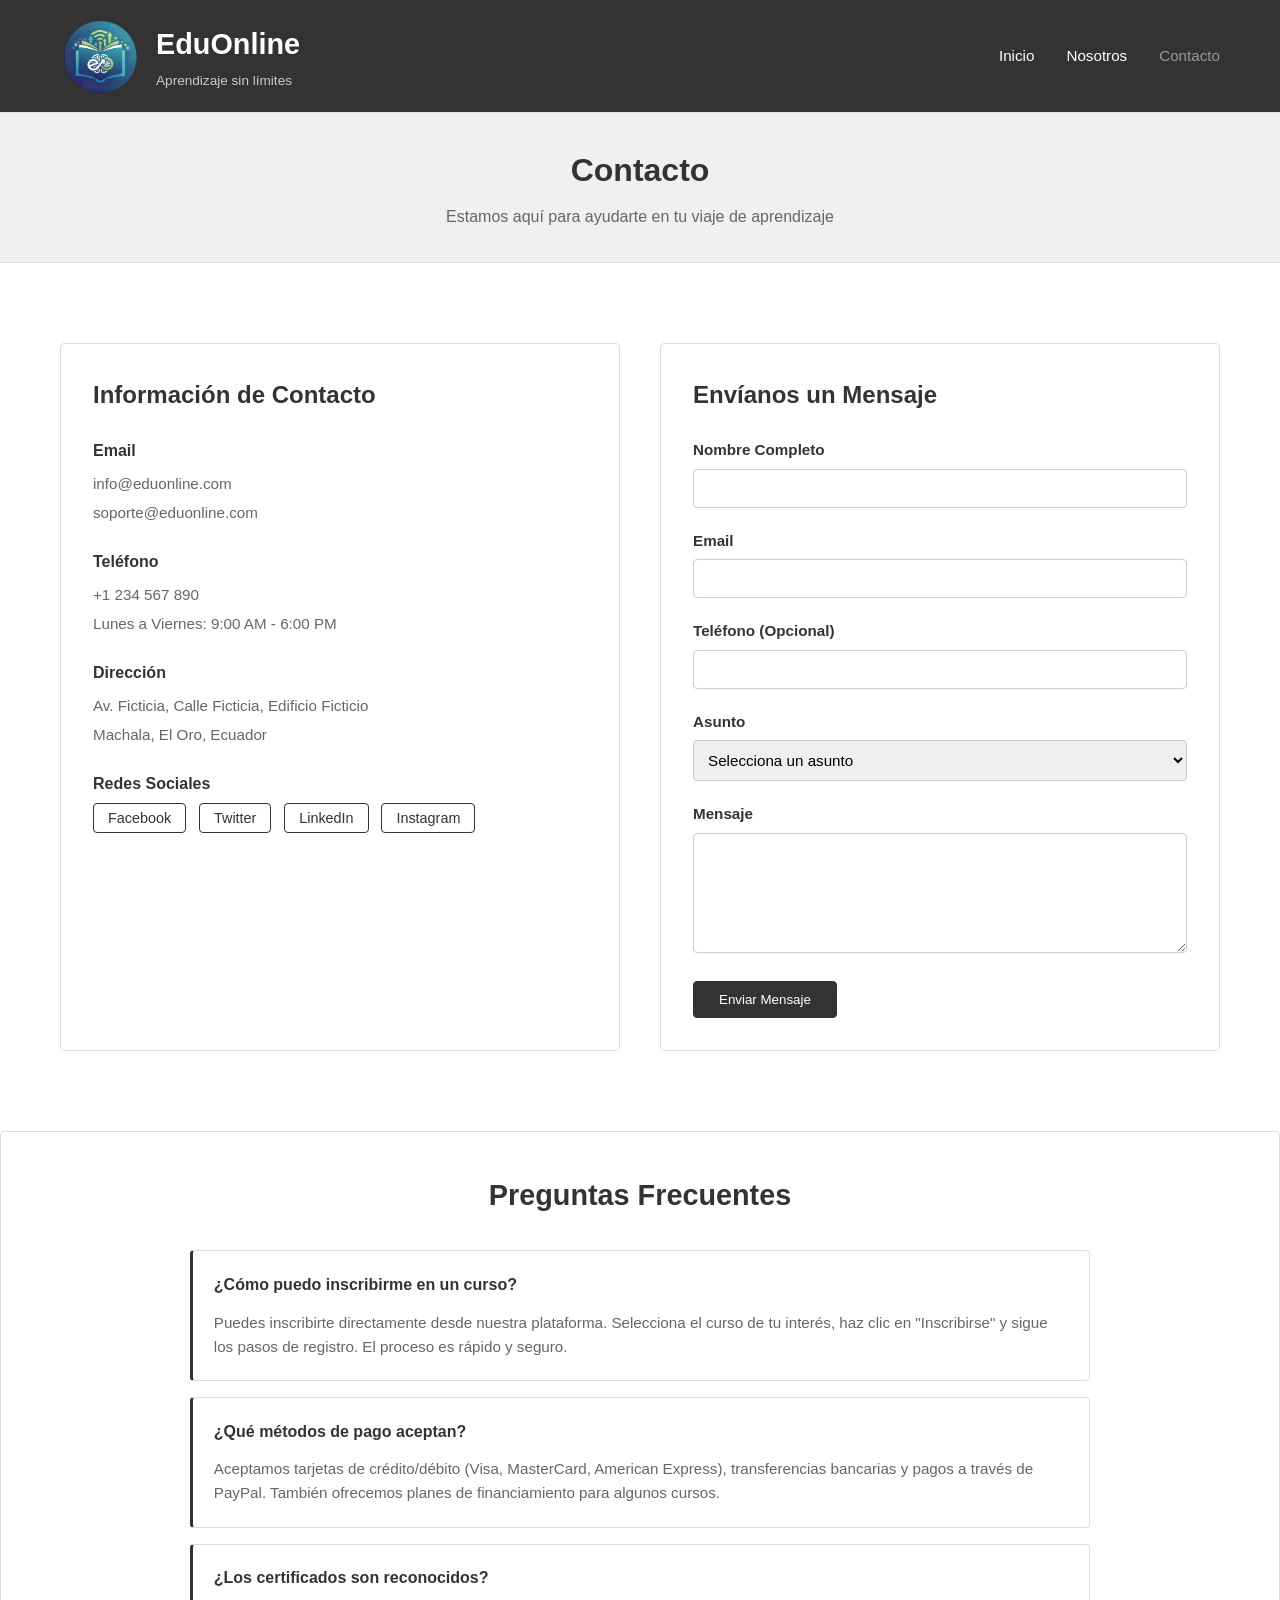
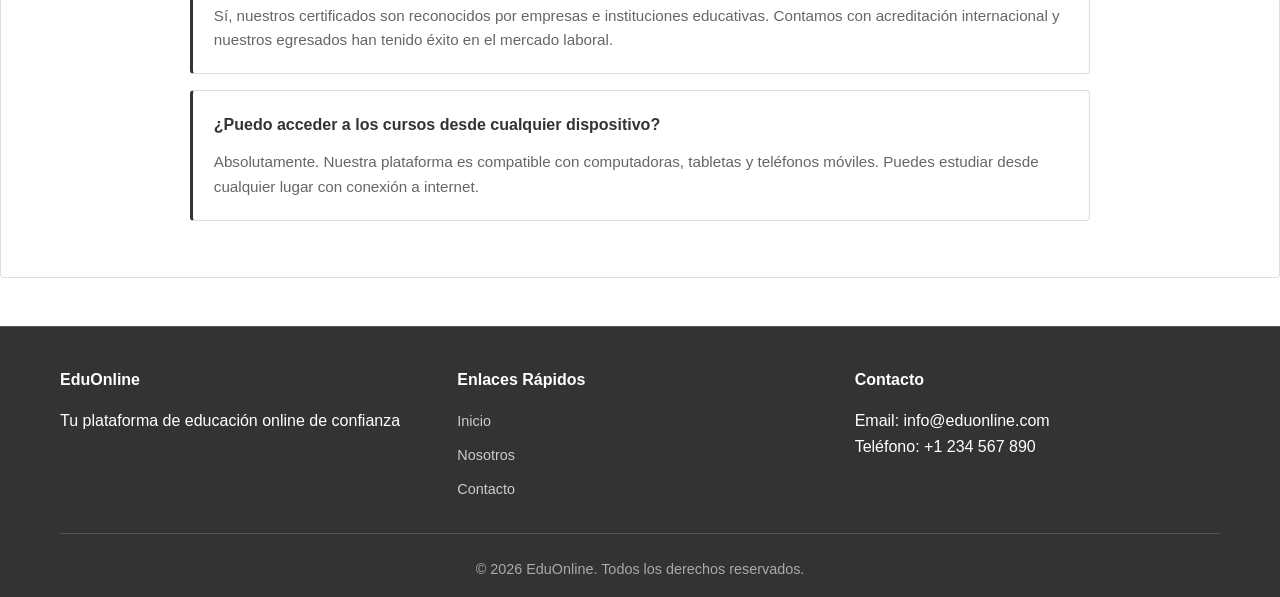
==== contacto.html @ 6c447ed9 "Primer commit del proyecto final" ====
<!DOCTYPE html>
<html lang="es">
    <head>
        <meta charset="UTF-8">
        <meta name="viewport" content="width=device-width, initial-scale=1.0">
        <title>Contacto - EduOnline</title>
        <link rel="icon" href="images/logo.png" type="image/png">
        <link rel="stylesheet" href="css/style.css">
    </head>
    <body>
        <header>
            <div class="container">
                <div class="logo">
                    <a href="index.html" class="title-logo">
                        <img src="images/logo.png" alt="Logo EduOnline"
                            class="logo-img">
                        <div class="logo-text">
                            <h1>EduOnline</h1>
                            <p>Aprendizaje sin límites</p>
                        </div>
                    </a>
                </div>
                <nav>
                    <ul>
                        <li><a href="index.html">Inicio</a></li>
                        <li><a href="nosotros.html">Nosotros</a></li>
                        <li><a href="contacto.html"
                                class="active">Contacto</a></li>
                    </ul>
                </nav>
            </div>
        </header>

        <main>
            <section class="page-hero">
                <div class="container">
                    <h2>Contacto</h2>
                    <p>Estamos aquí para ayudarte en tu viaje de aprendizaje</p>
                </div>
            </section>

            <section class="contact-content">
                <div class="container">
                    <div class="contact-grid">
                        <article class="contact-info">
                            <h2>Información de Contacto</h2>
                            <div class="contact-item">
                                <h3>Email</h3>
                                <p>info@eduonline.com</p>
                                <p>soporte@eduonline.com</p>
                            </div>
                            <div class="contact-item">
                                <h3>Teléfono</h3>
                                <p>+1 234 567 890</p>
                                <p>Lunes a Viernes: 9:00 AM - 6:00 PM</p>
                            </div>
                            <div class="contact-item">
                                <h3>Dirección</h3>
                                <p>Av. Ficticia, Calle Ficticia, Edificio Ficticio</p>
                                <p>Machala, El Oro, Ecuador</p>
                            </div>
                            <div class="contact-item">
                                <h3>Redes Sociales</h3>
                                <ul class="social-links">
                                    <li><a href="#">Facebook</a></li>
                                    <li><a href="#">Twitter</a></li>
                                    <li><a href="#">LinkedIn</a></li>
                                    <li><a href="#">Instagram</a></li>
                                </ul>
                            </div>
                        </article>

                        <article class="contact-form">
                            <h2>Envíanos un Mensaje</h2>
                            <form id="contactForm" action="#" method="POST"
                                onsubmit="enviarFormulario(event)">
                                <div class="form-group">
                                    <label for="name">Nombre Completo</label>
                                    <input type="text" id="name" name="name"
                                        required>
                                </div>
                                <div class="form-group">
                                    <label for="email">Email</label>
                                    <input type="email" id="email" name="email"
                                        required>
                                </div>
                                <div class="form-group">
                                    <label for="phone">Teléfono
                                        (Opcional)</label>
                                    <input type="tel" id="phone" name="phone">
                                </div>
                                <div class="form-group">
                                    <label for="subject">Asunto</label>
                                    <select id="subject" name="subject"
                                        required>
                                        <option value>Selecciona un
                                            asunto</option>
                                        <option value="informacion">Información
                                            de cursos</option>
                                        <option value="soporte">Soporte
                                            técnico</option>
                                        <option
                                            value="facturacion">Facturación</option>
                                        <option value="otros">Otros</option>
                                    </select>
                                </div>
                                <div class="form-group">
                                    <label for="message">Mensaje</label>
                                    <textarea id="message" name="message"
                                        rows="5" required></textarea>
                                </div>
                                <button type="submit" class="btn">Enviar
                                    Mensaje</button>
                            </form>
                        </article>
                    </div>
                </div>
            </section>

            <section class="faq">
                <div class="container">
                    <h2>Preguntas Frecuentes</h2>
                    <div class="faq-list">
                        <article class="faq-item">
                            <h3>¿Cómo puedo inscribirme en un curso?</h3>
                            <p>Puedes inscribirte directamente desde nuestra
                                plataforma. Selecciona el curso de tu interés,
                                haz clic en "Inscribirse" y sigue los pasos de
                                registro. El proceso es rápido y seguro.</p>
                        </article>
                        <article class="faq-item">
                            <h3>¿Qué métodos de pago aceptan?</h3>
                            <p>Aceptamos tarjetas de crédito/débito (Visa,
                                MasterCard, American Express), transferencias
                                bancarias y pagos a través de PayPal. También
                                ofrecemos planes de financiamiento para algunos
                                cursos.</p>
                        </article>
                        <article class="faq-item">
                            <h3>¿Los certificados son reconocidos?</h3>
                            <p>Sí, nuestros certificados son reconocidos por
                                empresas e instituciones educativas. Contamos
                                con acreditación internacional y nuestros
                                egresados han tenido éxito en el mercado
                                laboral.</p>
                        </article>
                        <article class="faq-item">
                            <h3>¿Puedo acceder a los cursos desde cualquier
                                dispositivo?</h3>
                            <p>Absolutamente. Nuestra plataforma es compatible
                                con computadoras, tabletas y teléfonos móviles.
                                Puedes estudiar desde cualquier lugar con
                                conexión a internet.</p>
                        </article>
                    </div>
                </div>
            </section>
        </main>

        <div id="modal" class="modal">
            <div class="modal-contenido">
                <span class="modal-cerrar"
                    onclick="cerrarModal()">&times;</span>
                <h2>¡Éxito!</h2>
                <p>¡Mensaje enviado correctamente! Nos pondremos en contacto
                    pronto.</p>
                <button class="btn" onclick="cerrarModal()">Cerrar</button>
            </div>
        </div>

        <footer>
            <div class="container">
                <div class="footer-content">
                    <div class="footer-section">
                        <h3>EduOnline</h3>
                        <p>Tu plataforma de educación online de confianza</p>
                    </div>
                    <div class="footer-section">
                        <h3>Enlaces Rápidos</h3>
                        <ul>
                            <li><a href="index.html">Inicio</a></li>
                            <li><a href="nosotros.html">Nosotros</a></li>
                            <li><a href="contacto.html">Contacto</a></li>
                        </ul>
                    </div>
                    <div class="footer-section">
                        <h3>Contacto</h3>
                        <p>Email: info@eduonline.com</p>
                        <p>Teléfono: +1 234 567 890</p>
                    </div>
                </div>
                <div class="footer-bottom">
                    <p>&copy; 2026 EduOnline. Todos los derechos reservados.</p>
                </div>
            </div>
        </footer>

        <script src="js/contacto.js"></script>
    </body>
</html>
---- css/style.css ----
/* Estilos base */
* {
    margin: 0;
    padding: 0;
    box-sizing: border-box;
}

body {
    font-family: Arial, sans-serif;
    line-height: 1.6;
    color: #333;
    background-color: #fff;
}

.container {
    max-width: 1200px;
    margin: 0 auto;
    padding: 0 20px;
}

/* Header */
header {
    background: #333;
    color: white;
    padding: 1rem 0;
    border-bottom: 1px solid #ddd;
}

header .container {
    display: flex;
    justify-content: space-between;
    align-items: center;
}

.logo {
    display: flex;
    align-items: center;
    gap: 1rem;
}

.logo-img {
    width: 80px;
    height: 80px;
    object-fit: contain;
}

.logo-text {
    display: flex;
    flex-direction: column;
}

.logo-text h1 {
    font-size: 1.8rem;
    margin-bottom: 0.2rem;
}

.logo-text p {
    font-size: 0.85rem;
    color: #ccc;
}

.title-logo {
    display: flex;
    align-items: center;
    gap: 1rem;
    text-decoration: none;
    color: white;
}

nav ul {
    list-style: none;
    display: flex;
    gap: 2rem;
}

nav a {
    color: white;
    text-decoration: none;
    font-weight: 400;
    font-size: 0.95rem;
}

nav a:hover,
nav a.active {
    color: #999;
}

/* Seccion Hero*/
.hero {
    background: #f0f0f0;
    color: #333;
    text-align: center;
    padding: 3rem 0;
    margin-bottom: 2rem;
    border-bottom: 1px solid #ddd;
}

.hero h2 {
    font-size: 2rem;
    margin-bottom: 1rem;
}

.hero p {
    font-size: 1rem;
    margin-bottom: 2rem;
    color: #666;
}

.page-hero {
    background: #f0f0f0;
    color: #333;
    text-align: center;
    padding: 2rem 0;
    margin-bottom: 2rem;
    border-bottom: 1px solid #ddd;
}

.page-hero h2 {
    font-size: 2rem;
    margin-bottom: 0.5rem;
}

.page-hero p {
    color: #666;
}

/* Botones */
.btn {
    display: inline-block;
    background: #333;
    color: white;
    padding: 10px 25px;
    text-decoration: none;
    border-radius: 4px;
    font-weight: 500;
    border: 1px solid #333;
}

.btn:hover {
    background: #555;
    border-color: #555;
}

/* Seccion Caracteristicas */
.features {
    padding: 3rem 0;
    background: white;
}

.features h2 {
    text-align: center;
    font-size: 2rem;
    margin-bottom: 2rem;
    color: #333;
}

.feature-grid {
    display: grid;
    grid-template-columns: repeat(auto-fit, minmax(280px, 1fr));
    gap: 2rem;
}

.feature {
    padding: 1.5rem;
    border: 1px solid #ddd;
    border-radius: 4px;
}

.feature:hover {
    border-color: #999;
}

.feature img {
    width: 100%;
    height: 180px;
    object-fit: cover;
    border-radius: 4px;
    margin-bottom: 1rem;
}

.feature h3 {
    font-size: 1.3rem;
    margin-bottom: 0.8rem;
    color: #333;
}

.feature p {
    color: #666;
    font-size: 0.95rem;
}

/* Seccion Cursos */
.courses {
    padding: 3rem 0;
    background: white;
}

.courses h2 {
    text-align: center;
    font-size: 2rem;
    margin-bottom: 2rem;
    color: #333;
}

.course-list {
    list-style: none;
    max-width: 900px;
    margin: 0 auto;
}

.course-list li {
    background: white;
    padding: 1.5rem;
    margin-bottom: 1rem;
    border: 1px solid #ddd;
    border-radius: 4px;
    display: flex;
    justify-content: space-between;
    align-items: center;
}

.course-list h3 {
    color: #333;
    margin-bottom: 0.5rem;
    font-size: 1.1rem;
}

.course-list p {
    color: #666;
    font-size: 0.9rem;
}

.price {
    background: #333;
    color: white;
    padding: 6px 14px;
    border-radius: 4px;
    font-weight: 600;
    font-size: 0.95rem;
}

/* Seccion Testimonios */
.testimonials {
    padding: 3rem 0;
    background: white;
}

.testimonials h2 {
    text-align: center;
    font-size: 2rem;
    margin-bottom: 2rem;
    color: #333;
}

.testimonial-grid {
    display: grid;
    grid-template-columns: repeat(auto-fit, minmax(300px, 1fr));
    gap: 2rem;
}

.testimonial-grid blockquote {
    background: white;
    padding: 1.5rem;
    border: 1px solid #ddd;
    border-radius: 4px;
    border-left: 3px solid #333;
}

.testimonial-grid p {
    font-style: italic;
    margin-bottom: 1rem;
    color: #555;
    font-size: 0.95rem;
}

.testimonial-grid cite {
    color: #333;
    font-weight: 600;
    font-style: normal;
}

/* Seccion Acerca de */
.about-content {
    padding: 3rem 0;
}

.mission,
.vision {
    background: white;
    padding: 2.5rem;
    margin-bottom: 2rem;
    border: 1px solid #ddd;
    border-radius: 4px;
    text-align: center;
}

.mission h2,
.vision h2 {
    color: #333;
    font-size: 1.8rem;
    margin-bottom: 1.5rem;
}

.mission img,
.vision img {
    width: 100%;
    max-width: 400px;
    height: 250px;
    object-fit: cover;
    border-radius: 4px;
    margin: 1.5rem 0;
}

.values {
    background: white;
    padding: 2.5rem;
    margin-bottom: 2rem;
    border: 1px solid #ddd;
    border-radius: 4px;
}

.values h2 {
    color: #333;
    font-size: 1.8rem;
    margin-bottom: 1.5rem;
}

.values-list {
    list-style: none;
}

.values-list li {
    padding: 1rem 0;
    border-bottom: 1px solid #eee;
    font-size: 0.95rem;
}

.values-list li:last-child {
    border-bottom: none;
}

.values-list strong {
    color: #333;
    font-size: 1rem;
}

/* Seccion Equipo */
.team {
    background: white;
    padding: 2.5rem;
    margin-bottom: 2rem;
    border: 1px solid #ddd;
    border-radius: 4px;
}

.team h2 {
    color: #333;
    font-size: 1.8rem;
    margin-bottom: 2rem;
    text-align: center;
}

.team-grid {
    display: grid;
    grid-template-columns: repeat(auto-fit, minmax(240px, 1fr));
    gap: 2rem;
}

.team-member {
    text-align: center;
    padding: 1.5rem;
    border: 1px solid #eee;
    border-radius: 4px;
    background: white;
}

.team-member img {
    width: 120px;
    height: 120px;
    border-radius: 50%;
    object-fit: cover;
    margin-bottom: 1rem;
    border: 2px solid #ddd;
}

.team-member h3 {
    color: #333;
    margin-bottom: 0.3rem;
    font-size: 1.1rem;
}

.team-member p:first-of-type {
    font-weight: 600;
    color: #666;
    margin-bottom: 0.5rem;
    font-size: 0.9rem;
}

.team-member p:last-of-type {
    color: #888;
    font-size: 0.85rem;
    line-height: 1.5;
}

/* Seccion Estadisticas */
.statistics {
    background: #f0f0f0;
    color: #333;
    padding: 2.5rem;
    border-radius: 4px;
    margin-bottom: 2rem;
    border: 1px solid #ddd;
}

.statistics h2 {
    text-align: center;
    font-size: 1.8rem;
    margin-bottom: 2rem;
}

.stats-grid {
    display: grid;
    grid-template-columns: repeat(auto-fit, minmax(180px, 1fr));
    gap: 2rem;
    text-align: center;
}

.stat h3 {
    font-size: 2rem;
    margin-bottom: 0.5rem;
    color: #333;
}

.stat p {
    font-size: 0.95rem;
    color: #666;
}

/* Seccion Contacto */
.contact-content {
    padding: 3rem 0;
}

.contact-grid {
    display: grid;
    grid-template-columns: 1fr 1fr;
    gap: 2.5rem;
    margin-bottom: 2rem;
}

.contact-info {
    background: white;
    padding: 2rem;
    border: 1px solid #ddd;
    border-radius: 4px;
}

.contact-info h2 {
    color: #333;
    font-size: 1.5rem;
    margin-bottom: 1.5rem;
}

.contact-item {
    margin-bottom: 1.5rem;
}

.contact-item h3 {
    color: #333;
    margin-bottom: 0.5rem;
    font-size: 1rem;
    font-weight: 600;
}

.contact-item p {
    color: #666;
    font-size: 0.95rem;
    margin-bottom: 0.3rem;
}

.social-links {
    list-style: none;
    display: flex;
    gap: 0.8rem;
    flex-wrap: wrap;
}

.social-links a {
    color: #333;
    text-decoration: none;
    padding: 6px 14px;
    border: 1px solid #333;
    border-radius: 4px;
    font-size: 0.9rem;
}

.social-links a:hover {
    background: #333;
    color: white;
}

/* Seccion Formulario de Contacto */
.contact-form {
    background: white;
    padding: 2rem;
    border: 1px solid #ddd;
    border-radius: 4px;
}

.contact-form h2 {
    color: #333;
    font-size: 1.5rem;
    margin-bottom: 1.5rem;
}

.form-group {
    margin-bottom: 1.3rem;
}

.form-group label {
    display: block;
    margin-bottom: 0.4rem;
    color: #333;
    font-weight: 600;
    font-size: 0.95rem;
}

.form-group input,
.form-group select,
.form-group textarea {
    width: 100%;
    padding: 10px;
    border: 1px solid #ccc;
    border-radius: 4px;
    font-size: 0.95rem;
    font-family: Arial, sans-serif;
}

.form-group input:focus,
.form-group select:focus,
.form-group textarea:focus {
    outline: none;
    border-color: #333;
}

.form-group textarea {
    resize: vertical;
    min-height: 120px;
}

/* Seccion Preguntas Frecuentes */
.faq {
    background: white;
    padding: 2.5rem;
    border-radius: 4px;
    border: 1px solid #ddd;
}

.faq h2 {
    color: #333;
    font-size: 1.8rem;
    margin-bottom: 2rem;
    text-align: center;
}

.faq-list {
    max-width: 900px;
    margin: 0 auto;
}

.faq-item {
    background: white;
    padding: 1.3rem;
    margin-bottom: 1rem;
    border-radius: 4px;
    border: 1px solid #ddd;
    border-left: 3px solid #333;
}

.faq-item h3 {
    color: #333;
    margin-bottom: 0.8rem;
    font-size: 1rem;
    font-weight: 600;
}

.faq-item p {
    color: #666;
    line-height: 1.6;
    font-size: 0.95rem;
}

/* Footer */
footer {
    background: #333;
    color: white;
    padding: 2.5rem 0 1rem;
    margin-top: 3rem;
    border-top: 1px solid #555;
}

.footer-content {
    display: grid;
    grid-template-columns: repeat(auto-fit, minmax(220px, 1fr));
    gap: 2rem;
    margin-bottom: 1.5rem;
}

.footer-section h3 {
    color: white;
    margin-bottom: 1rem;
    font-size: 1rem;
    font-weight: 600;
}

.footer-section ul {
    list-style: none;
}

.footer-section ul li {
    margin-bottom: 0.5rem;
}

.footer-section a {
    color: #ccc;
    text-decoration: none;
    font-size: 0.9rem;
}

.footer-section a:hover {
    color: white;
}

.footer-bottom {
    text-align: center;
    padding-top: 1.5rem;
    border-top: 1px solid #555;
    color: #aaa;
    font-size: 0.9rem;
}

/* Diseño Responsivo */
@media (max-width: 768px) {
    header .container {
        flex-direction: column;
        gap: 1rem;
    }

    nav ul {
        gap: 1.5rem;
    }

    .hero h2 {
        font-size: 1.5rem;
    }

    .page-hero h2 {
        font-size: 1.5rem;
    }

    .feature-grid,
    .testimonial-grid,
    .team-grid,
    .stats-grid {
        grid-template-columns: 1fr;
    }

    .contact-grid {
        grid-template-columns: 1fr;
    }

    .course-list li {
        flex-direction: column;
        text-align: left;
        gap: 0.8rem;
    }

    .social-links {
        flex-direction: row;
        flex-wrap: wrap;
    }
}

@media (max-width: 480px) {
    .container {
        padding: 0 15px;
    }

    .hero {
        padding: 2rem 0;
    }

    .hero h2 {
        font-size: 1.3rem;
    }

    .hero p {
        font-size: 0.9rem;
    }

    .features h2,
    .courses h2,
    .testimonials h2,
    .team h2,
    .statistics h2,
    .faq h2 {
        font-size: 1.5rem;
    }

    nav ul {
        gap: 1rem;
        font-size: 0.85rem;
    }
}

/* Modal */
.modal {
    display: none;
    position: fixed;
    z-index: 1000;
    left: 0;
    top: 0;
    width: 100%;
    height: 100%;
    background-color: rgba(0, 0, 0, 0.4);
}

.modal-contenido {
    background-color: white;
    margin: 10% auto;
    padding: 2rem;
    border: 1px solid #888;
    border-radius: 8px;
    width: 90%;
    max-width: 400px;
    box-shadow: 0 4px 6px rgba(0, 0, 0, 0.1);
    text-align: center;
    animation: slideDown 0.3s ease-out;
}

@keyframes slideDown {
    from {
        transform: translateY(-50px);
        opacity: 0;
    }

    to {
        transform: translateY(0);
        opacity: 1;
    }
}

.modal-cerrar {
    color: #aaa;
    float: right;
    font-size: 28px;
    font-weight: bold;
    cursor: pointer;
}

.modal-cerrar:hover,
.modal-cerrar:focus {
    color: #000;
}

.modal-contenido h2 {
    color: #333;
    margin-bottom: 1rem;
    font-size: 1.5rem;
}

.modal-contenido p {
    color: #666;
    margin-bottom: 1.5rem;
    font-size: 0.95rem;
}
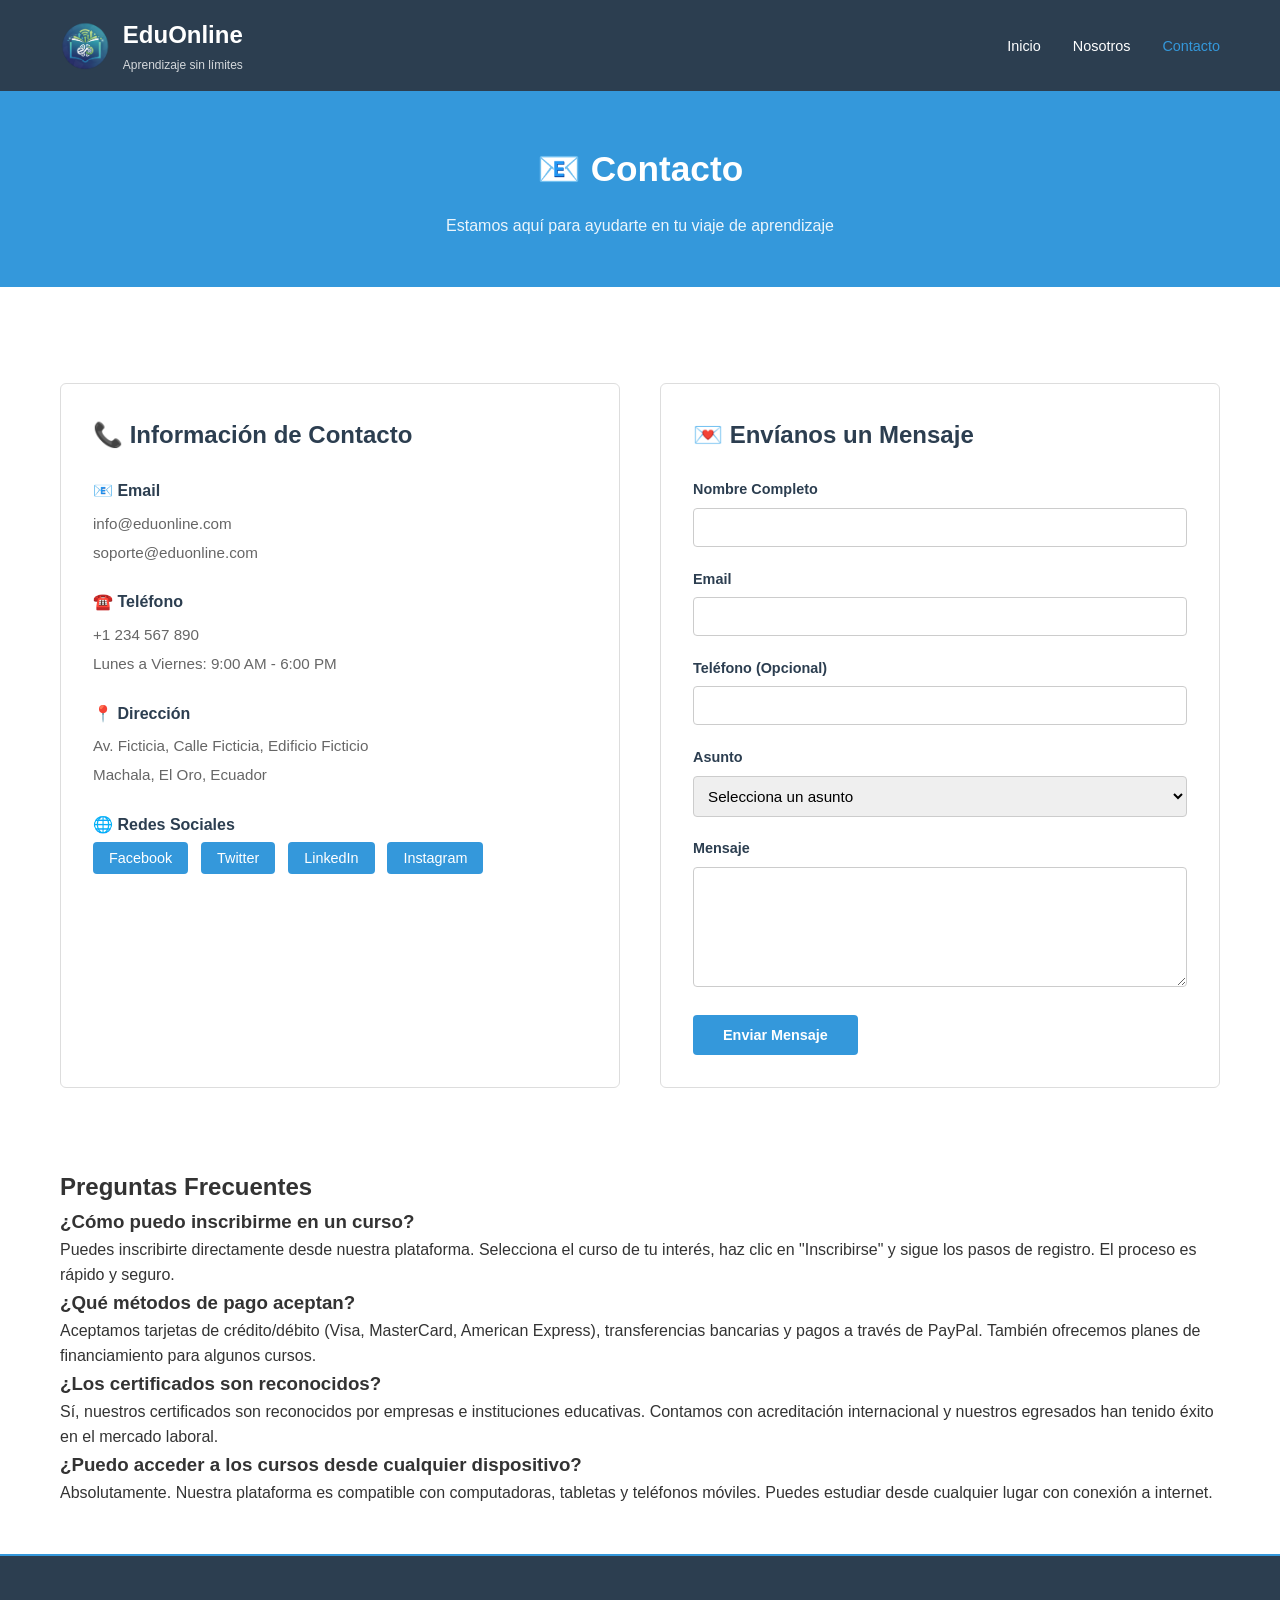
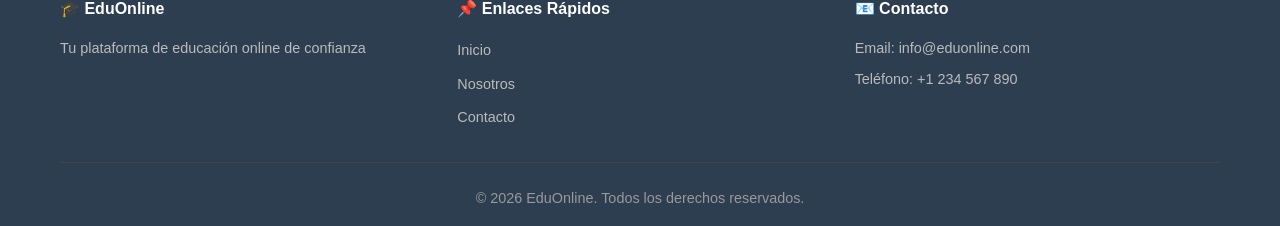
==== commit 41c43bdd: "[Add] - Diseño responsivo y estilo visual del sitio web - Archivo readme.txt con una breve descripci" ====
--- a/contacto.html
+++ b/contacto.html
@@ -34,7 +34,7 @@
         <main>
             <section class="page-hero">
                 <div class="container">
-                    <h2>Contacto</h2>
+                    <h2>📧 Contacto</h2>
                     <p>Estamos aquí para ayudarte en tu viaje de aprendizaje</p>
                 </div>
             </section>
@@ -43,24 +43,24 @@
                 <div class="container">
                     <div class="contact-grid">
                         <article class="contact-info">
-                            <h2>Información de Contacto</h2>
-                            <div class="contact-item">
-                                <h3>Email</h3>
+                            <h2>📞 Información de Contacto</h2>
+                            <div class="contact-item">
+                                <h3>📧 Email</h3>
                                 <p>info@eduonline.com</p>
                                 <p>soporte@eduonline.com</p>
                             </div>
                             <div class="contact-item">
-                                <h3>Teléfono</h3>
+                                <h3>☎️ Teléfono</h3>
                                 <p>+1 234 567 890</p>
                                 <p>Lunes a Viernes: 9:00 AM - 6:00 PM</p>
                             </div>
                             <div class="contact-item">
-                                <h3>Dirección</h3>
+                                <h3>📍 Dirección</h3>
                                 <p>Av. Ficticia, Calle Ficticia, Edificio Ficticio</p>
                                 <p>Machala, El Oro, Ecuador</p>
                             </div>
                             <div class="contact-item">
-                                <h3>Redes Sociales</h3>
+                                <h3>🌐 Redes Sociales</h3>
                                 <ul class="social-links">
                                     <li><a href="#">Facebook</a></li>
                                     <li><a href="#">Twitter</a></li>
@@ -71,7 +71,7 @@
                         </article>
 
                         <article class="contact-form">
-                            <h2>Envíanos un Mensaje</h2>
+                            <h2>💌 Envíanos un Mensaje</h2>
                             <form id="contactForm" action="#" method="POST"
                                 onsubmit="enviarFormulario(event)">
                                 <div class="form-group">
@@ -172,11 +172,11 @@
             <div class="container">
                 <div class="footer-content">
                     <div class="footer-section">
-                        <h3>EduOnline</h3>
+                        <h3>🎓 EduOnline</h3>
                         <p>Tu plataforma de educación online de confianza</p>
                     </div>
                     <div class="footer-section">
-                        <h3>Enlaces Rápidos</h3>
+                        <h3>📌 Enlaces Rápidos</h3>
                         <ul>
                             <li><a href="index.html">Inicio</a></li>
                             <li><a href="nosotros.html">Nosotros</a></li>
@@ -184,7 +184,7 @@
                         </ul>
                     </div>
                     <div class="footer-section">
-                        <h3>Contacto</h3>
+                        <h3>📧 Contacto</h3>
                         <p>Email: info@eduonline.com</p>
                         <p>Teléfono: +1 234 567 890</p>
                     </div>
--- a/css/style.css
+++ b/css/style.css
@@ -1,12 +1,16 @@
-/* Estilos base */
+/* ===== ESTILOS BASE ===== */
 * {
     margin: 0;
     padding: 0;
     box-sizing: border-box;
 }
 
+html {
+    scroll-behavior: smooth;
+}
+
 body {
-    font-family: Arial, sans-serif;
+    font-family: 'Segoe UI', Arial, sans-serif;
     line-height: 1.6;
     color: #333;
     background-color: #fff;
@@ -18,51 +22,52 @@
     padding: 0 20px;
 }
 
-/* Header */
+/* ===== HEADER Y NAVEGACIÓN ===== */
 header {
-    background: #333;
+    background: #2c3e50;
     color: white;
     padding: 1rem 0;
-    border-bottom: 1px solid #ddd;
+    position: sticky;
+    top: 0;
+    z-index: 100;
+    border-bottom: 2px solid #3498db;
 }
 
 header .container {
     display: flex;
     justify-content: space-between;
     align-items: center;
+    flex-wrap: wrap;
+    gap: 1rem;
 }
 
 .logo {
     display: flex;
     align-items: center;
-    gap: 1rem;
+    gap: 0.8rem;
 }
 
 .logo-img {
-    width: 80px;
-    height: 80px;
+    width: 50px;
+    height: 50px;
     object-fit: contain;
 }
 
-.logo-text {
-    display: flex;
-    flex-direction: column;
-}
-
 .logo-text h1 {
-    font-size: 1.8rem;
-    margin-bottom: 0.2rem;
+    font-size: 1.5rem;
+    font-weight: 600;
+    margin-bottom: 0.1rem;
 }
 
 .logo-text p {
-    font-size: 0.85rem;
-    color: #ccc;
+    font-size: 0.75rem;
+    color: rgba(255, 255, 255, 0.8);
 }
 
 .title-logo {
     display: flex;
     align-items: center;
-    gap: 1rem;
+    gap: 0.8rem;
     text-decoration: none;
     color: white;
 }
@@ -71,135 +76,220 @@
     list-style: none;
     display: flex;
     gap: 2rem;
+    flex-wrap: wrap;
 }
 
 nav a {
     color: white;
     text-decoration: none;
-    font-weight: 400;
-    font-size: 0.95rem;
+    font-weight: 500;
+    font-size: 0.9rem;
+    transition: color 0.3s;
 }
 
 nav a:hover,
 nav a.active {
-    color: #999;
-}
-
-/* Seccion Hero*/
+    color: #3498db;
+}
+
+/* ===== HERO SECTION ===== */
 .hero {
-    background: #f0f0f0;
-    color: #333;
+    background: #ecf0f1;
+    color: #2c3e50;
+    text-align: center;
+    padding: 4rem 0;
+    min-height: 400px;
+    display: flex;
+    align-items: center;
+    justify-content: center;
+}
+
+.hero h2 {
+    font-size: 2.5rem;
+    margin-bottom: 1rem;
+    font-weight: 600;
+}
+
+.hero p {
+    font-size: 1.1rem;
+    margin-bottom: 2rem;
+    color: #555;
+}
+
+.page-hero {
+    background: #3498db;
+    color: white;
     text-align: center;
     padding: 3rem 0;
-    margin-bottom: 2rem;
-    border-bottom: 1px solid #ddd;
-}
-
-.hero h2 {
-    font-size: 2rem;
-    margin-bottom: 1rem;
-}
-
-.hero p {
+    margin-bottom: 3rem;
+}
+
+.page-hero h2 {
+    font-size: 2.2rem;
+    margin-bottom: 1rem;
+    font-weight: 600;
+}
+
+.page-hero p {
+    color: rgba(255, 255, 255, 0.9);
     font-size: 1rem;
-    margin-bottom: 2rem;
-    color: #666;
-}
-
-.page-hero {
-    background: #f0f0f0;
-    color: #333;
-    text-align: center;
-    padding: 2rem 0;
-    margin-bottom: 2rem;
-    border-bottom: 1px solid #ddd;
-}
-
-.page-hero h2 {
-    font-size: 2rem;
-    margin-bottom: 0.5rem;
-}
-
-.page-hero p {
-    color: #666;
-}
-
-/* Botones */
+}
+
+/* ===== BOTONES ===== */
 .btn {
     display: inline-block;
-    background: #333;
-    color: white;
-    padding: 10px 25px;
+    background: #3498db;
+    color: white;
+    padding: 12px 30px;
     text-decoration: none;
     border-radius: 4px;
-    font-weight: 500;
-    border: 1px solid #333;
+    font-weight: 600;
+    border: none;
+    cursor: pointer;
+    transition: background 0.3s;
+    font-size: 0.9rem;
 }
 
 .btn:hover {
-    background: #555;
-    border-color: #555;
-}
-
-/* Seccion Caracteristicas */
+    background: #2980b9;
+}
+
+/* ===== CARACTERÍSTICAS ===== */
 .features {
-    padding: 3rem 0;
+    padding: 4rem 0;
     background: white;
 }
 
 .features h2 {
     text-align: center;
     font-size: 2rem;
-    margin-bottom: 2rem;
-    color: #333;
+    margin-bottom: 2.5rem;
+    color: #2c3e50;
+    font-weight: 600;
 }
 
 .feature-grid {
+    display: grid;
+    grid-template-columns: repeat(auto-fit, minmax(300px, 1fr));
+    gap: 2rem;
+}
+
+.feature {
+    padding: 2rem;
+    border: 1px solid #ddd;
+    border-radius: 6px;
+    background: #f9f9f9;
+    transition: box-shadow 0.3s, transform 0.3s;
+    text-align: center;
+}
+
+.feature:hover {
+    box-shadow: 0 4px 12px rgba(0, 0, 0, 0.1);
+    transform: translateY(-3px);
+}
+
+.feature-icon {
+    font-size: 2.5rem;
+    margin-bottom: 1rem;
+}
+
+.feature h3 {
+    font-size: 1.2rem;
+    margin-bottom: 1rem;
+    color: #2c3e50;
+    font-weight: 600;
+}
+
+.feature p {
+    color: #666;
+    font-size: 0.95rem;
+}
+
+/* ===== PORTAFOLIO/SERVICIOS ===== */
+.portfolio {
+    padding: 4rem 0;
+    background: #f5f5f5;
+}
+
+.portfolio h2 {
+    text-align: center;
+    font-size: 2rem;
+    margin-bottom: 2.5rem;
+    color: #2c3e50;
+    font-weight: 600;
+}
+
+.portfolio-grid {
     display: grid;
     grid-template-columns: repeat(auto-fit, minmax(280px, 1fr));
     gap: 2rem;
 }
 
-.feature {
+.portfolio-item {
+    background: white;
+    border-radius: 6px;
+    overflow: hidden;
+    box-shadow: 0 2px 8px rgba(0, 0, 0, 0.1);
+    transition: transform 0.3s, box-shadow 0.3s;
+    border: 1px solid #ddd;
+}
+
+.portfolio-item:hover {
+    transform: translateY(-5px);
+    box-shadow: 0 6px 16px rgba(0, 0, 0, 0.15);
+}
+
+.portfolio-image {
+    width: 100%;
+    height: 150px;
+    background: #3498db;
+    display: flex;
+    align-items: center;
+    justify-content: center;
+    font-size: 2.5rem;
+    color: white;
+}
+
+.portfolio-content {
     padding: 1.5rem;
-    border: 1px solid #ddd;
+}
+
+.portfolio-item h3 {
+    font-size: 1.1rem;
+    margin-bottom: 1rem;
+    color: #2c3e50;
+    font-weight: 600;
+}
+
+.portfolio-item p {
+    color: #666;
+    margin-bottom: 1rem;
+    font-size: 0.9rem;
+}
+
+.portfolio-tag {
+    display: inline-block;
+    background: #e8f4f8;
+    color: #3498db;
+    padding: 0.3rem 0.8rem;
     border-radius: 4px;
-}
-
-.feature:hover {
-    border-color: #999;
-}
-
-.feature img {
-    width: 100%;
-    height: 180px;
-    object-fit: cover;
-    border-radius: 4px;
-    margin-bottom: 1rem;
-}
-
-.feature h3 {
-    font-size: 1.3rem;
-    margin-bottom: 0.8rem;
-    color: #333;
-}
-
-.feature p {
-    color: #666;
-    font-size: 0.95rem;
-}
-
-/* Seccion Cursos */
+    font-size: 0.75rem;
+    margin-right: 0.5rem;
+    margin-bottom: 0.5rem;
+}
+
+/* ===== CURSOS ===== */
 .courses {
-    padding: 3rem 0;
+    padding: 4rem 0;
     background: white;
 }
 
 .courses h2 {
     text-align: center;
     font-size: 2rem;
-    margin-bottom: 2rem;
-    color: #333;
+    margin-bottom: 2.5rem;
+    color: #2c3e50;
+    font-weight: 600;
 }
 
 .course-list {
@@ -209,20 +299,26 @@
 }
 
 .course-list li {
-    background: white;
+    background: #f9f9f9;
     padding: 1.5rem;
     margin-bottom: 1rem;
     border: 1px solid #ddd;
-    border-radius: 4px;
+    border-radius: 6px;
     display: flex;
     justify-content: space-between;
     align-items: center;
+    transition: box-shadow 0.3s;
+}
+
+.course-list li:hover {
+    box-shadow: 0 3px 10px rgba(0, 0, 0, 0.1);
 }
 
 .course-list h3 {
-    color: #333;
+    color: #2c3e50;
     margin-bottom: 0.5rem;
     font-size: 1.1rem;
+    font-weight: 600;
 }
 
 .course-list p {
@@ -231,25 +327,28 @@
 }
 
 .price {
-    background: #333;
-    color: white;
-    padding: 6px 14px;
+    background: #27ae60;
+    color: white;
+    padding: 8px 16px;
     border-radius: 4px;
     font-weight: 600;
-    font-size: 0.95rem;
-}
-
-/* Seccion Testimonios */
+    font-size: 1rem;
+    white-space: nowrap;
+    margin-left: 1rem;
+}
+
+/* ===== TESTIMONIOS ===== */
 .testimonials {
-    padding: 3rem 0;
-    background: white;
+    padding: 4rem 0;
+    background: #f5f5f5;
 }
 
 .testimonials h2 {
     text-align: center;
     font-size: 2rem;
-    margin-bottom: 2rem;
-    color: #333;
+    margin-bottom: 2.5rem;
+    color: #2c3e50;
+    font-weight: 600;
 }
 
 .testimonial-grid {
@@ -260,10 +359,15 @@
 
 .testimonial-grid blockquote {
     background: white;
-    padding: 1.5rem;
-    border: 1px solid #ddd;
-    border-radius: 4px;
-    border-left: 3px solid #333;
+    padding: 2rem;
+    border: 1px solid #ddd;
+    border-radius: 6px;
+    border-left: 4px solid #3498db;
+    box-shadow: 0 2px 8px rgba(0, 0, 0, 0.05);
+}
+
+.testimonial-grid blockquote:hover {
+    box-shadow: 0 4px 12px rgba(0, 0, 0, 0.1);
 }
 
 .testimonial-grid p {
@@ -274,12 +378,12 @@
 }
 
 .testimonial-grid cite {
-    color: #333;
+    color: #3498db;
     font-weight: 600;
     font-style: normal;
 }
 
-/* Seccion Acerca de */
+/* ===== SECCIÓN ACERCA DE ===== */
 .about-content {
     padding: 3rem 0;
 }
@@ -290,25 +394,22 @@
     padding: 2.5rem;
     margin-bottom: 2rem;
     border: 1px solid #ddd;
-    border-radius: 4px;
-    text-align: center;
+    border-radius: 6px;
 }
 
 .mission h2,
 .vision h2 {
-    color: #333;
+    color: #2c3e50;
     font-size: 1.8rem;
     margin-bottom: 1.5rem;
-}
-
-.mission img,
-.vision img {
-    width: 100%;
-    max-width: 400px;
-    height: 250px;
-    object-fit: cover;
-    border-radius: 4px;
-    margin: 1.5rem 0;
+    font-weight: 600;
+}
+
+.mission p,
+.vision p {
+    color: #666;
+    line-height: 1.8;
+    margin-bottom: 1rem;
 }
 
 .values {
@@ -316,13 +417,14 @@
     padding: 2.5rem;
     margin-bottom: 2rem;
     border: 1px solid #ddd;
-    border-radius: 4px;
+    border-radius: 6px;
 }
 
 .values h2 {
-    color: #333;
+    color: #2c3e50;
     font-size: 1.8rem;
     margin-bottom: 1.5rem;
+    font-weight: 600;
 }
 
 .values-list {
@@ -340,103 +442,78 @@
 }
 
 .values-list strong {
-    color: #333;
-    font-size: 1rem;
-}
-
-/* Seccion Equipo */
+    color: #2c3e50;
+    font-weight: 600;
+}
+
+/* ===== EQUIPO ===== */
 .team {
     background: white;
     padding: 2.5rem;
     margin-bottom: 2rem;
     border: 1px solid #ddd;
-    border-radius: 4px;
+    border-radius: 6px;
 }
 
 .team h2 {
-    color: #333;
+    color: #2c3e50;
     font-size: 1.8rem;
     margin-bottom: 2rem;
+    font-weight: 600;
     text-align: center;
 }
 
 .team-grid {
     display: grid;
-    grid-template-columns: repeat(auto-fit, minmax(240px, 1fr));
+    grid-template-columns: repeat(auto-fit, minmax(250px, 1fr));
     gap: 2rem;
 }
 
 .team-member {
     text-align: center;
     padding: 1.5rem;
-    border: 1px solid #eee;
-    border-radius: 4px;
-    background: white;
+    border: 1px solid #ddd;
+    border-radius: 6px;
+    background: #f9f9f9;
+    transition: box-shadow 0.3s;
+}
+
+.team-member:hover {
+    box-shadow: 0 4px 12px rgba(0, 0, 0, 0.1);
 }
 
 .team-member img {
-    width: 120px;
-    height: 120px;
+    width: 100%;
+    max-width: 150px;
+    height: auto;
     border-radius: 50%;
     object-fit: cover;
     margin-bottom: 1rem;
-    border: 2px solid #ddd;
+    display: block;
+    margin-left: auto;
+    margin-right: auto;
 }
 
 .team-member h3 {
-    color: #333;
+    color: #2c3e50;
     margin-bottom: 0.3rem;
     font-size: 1.1rem;
+    font-weight: 600;
 }
 
 .team-member p:first-of-type {
     font-weight: 600;
-    color: #666;
-    margin-bottom: 0.5rem;
+    color: #3498db;
+    margin-bottom: 1rem;
     font-size: 0.9rem;
 }
 
 .team-member p:last-of-type {
     color: #888;
-    font-size: 0.85rem;
-    line-height: 1.5;
-}
-
-/* Seccion Estadisticas */
-.statistics {
-    background: #f0f0f0;
-    color: #333;
-    padding: 2.5rem;
-    border-radius: 4px;
-    margin-bottom: 2rem;
-    border: 1px solid #ddd;
-}
-
-.statistics h2 {
-    text-align: center;
-    font-size: 1.8rem;
-    margin-bottom: 2rem;
-}
-
-.stats-grid {
-    display: grid;
-    grid-template-columns: repeat(auto-fit, minmax(180px, 1fr));
-    gap: 2rem;
-    text-align: center;
-}
-
-.stat h3 {
-    font-size: 2rem;
-    margin-bottom: 0.5rem;
-    color: #333;
-}
-
-.stat p {
-    font-size: 0.95rem;
-    color: #666;
-}
-
-/* Seccion Contacto */
+    font-size: 0.9rem;
+}
+
+/* ===== CONTACTO ===== */
 .contact-content {
     padding: 3rem 0;
 }
@@ -452,13 +529,14 @@
     background: white;
     padding: 2rem;
     border: 1px solid #ddd;
-    border-radius: 4px;
+    border-radius: 6px;
 }
 
 .contact-info h2 {
-    color: #333;
+    color: #2c3e50;
     font-size: 1.5rem;
     margin-bottom: 1.5rem;
+    font-weight: 600;
 }
 
 .contact-item {
@@ -466,7 +544,7 @@
 }
 
 .contact-item h3 {
-    color: #333;
+    color: #2c3e50;
     margin-bottom: 0.5rem;
     font-size: 1rem;
     font-weight: 600;
@@ -486,31 +564,32 @@
 }
 
 .social-links a {
-    color: #333;
+    color: white;
     text-decoration: none;
-    padding: 6px 14px;
-    border: 1px solid #333;
+    padding: 8px 16px;
+    background: #3498db;
     border-radius: 4px;
     font-size: 0.9rem;
+    transition: background 0.3s;
 }
 
 .social-links a:hover {
-    background: #333;
-    color: white;
-}
-
-/* Seccion Formulario de Contacto */
+    background: #2980b9;
+}
+
+/* ===== FORMULARIO ===== */
 .contact-form {
     background: white;
     padding: 2rem;
     border: 1px solid #ddd;
-    border-radius: 4px;
+    border-radius: 6px;
 }
 
 .contact-form h2 {
-    color: #333;
+    color: #2c3e50;
     font-size: 1.5rem;
     margin-bottom: 1.5rem;
+    font-weight: 600;
 }
 
 .form-group {
@@ -520,9 +599,9 @@
 .form-group label {
     display: block;
     margin-bottom: 0.4rem;
-    color: #333;
-    font-weight: 600;
-    font-size: 0.95rem;
+    color: #2c3e50;
+    font-weight: 600;
+    font-size: 0.9rem;
 }
 
 .form-group input,
@@ -540,7 +619,8 @@
 .form-group select:focus,
 .form-group textarea:focus {
     outline: none;
-    border-color: #333;
+    border-color: #3498db;
+    background: #f0f8ff;
 }
 
 .form-group textarea {
@@ -548,60 +628,18 @@
     min-height: 120px;
 }
 
-/* Seccion Preguntas Frecuentes */
-.faq {
-    background: white;
-    padding: 2.5rem;
-    border-radius: 4px;
-    border: 1px solid #ddd;
-}
-
-.faq h2 {
-    color: #333;
-    font-size: 1.8rem;
-    margin-bottom: 2rem;
-    text-align: center;
-}
-
-.faq-list {
-    max-width: 900px;
-    margin: 0 auto;
-}
-
-.faq-item {
-    background: white;
-    padding: 1.3rem;
-    margin-bottom: 1rem;
-    border-radius: 4px;
-    border: 1px solid #ddd;
-    border-left: 3px solid #333;
-}
-
-.faq-item h3 {
-    color: #333;
-    margin-bottom: 0.8rem;
-    font-size: 1rem;
-    font-weight: 600;
-}
-
-.faq-item p {
-    color: #666;
-    line-height: 1.6;
-    font-size: 0.95rem;
-}
-
-/* Footer */
+/* ===== FOOTER ===== */
 footer {
-    background: #333;
+    background: #2c3e50;
     color: white;
     padding: 2.5rem 0 1rem;
     margin-top: 3rem;
-    border-top: 1px solid #555;
+    border-top: 2px solid #3498db;
 }
 
 .footer-content {
     display: grid;
-    grid-template-columns: repeat(auto-fit, minmax(220px, 1fr));
+    grid-template-columns: repeat(auto-fit, minmax(250px, 1fr));
     gap: 2rem;
     margin-bottom: 1.5rem;
 }
@@ -613,6 +651,12 @@
     font-weight: 600;
 }
 
+.footer-section p {
+    color: #bbb;
+    font-size: 0.9rem;
+    margin-bottom: 0.5rem;
+}
+
 .footer-section ul {
     list-style: none;
 }
@@ -622,9 +666,10 @@
 }
 
 .footer-section a {
-    color: #ccc;
+    color: #bbb;
     text-decoration: none;
     font-size: 0.9rem;
+    transition: color 0.3s;
 }
 
 .footer-section a:hover {
@@ -634,86 +679,12 @@
 .footer-bottom {
     text-align: center;
     padding-top: 1.5rem;
-    border-top: 1px solid #555;
-    color: #aaa;
-    font-size: 0.9rem;
-}
-
-/* Diseño Responsivo */
-@media (max-width: 768px) {
-    header .container {
-        flex-direction: column;
-        gap: 1rem;
-    }
-
-    nav ul {
-        gap: 1.5rem;
-    }
-
-    .hero h2 {
-        font-size: 1.5rem;
-    }
-
-    .page-hero h2 {
-        font-size: 1.5rem;
-    }
-
-    .feature-grid,
-    .testimonial-grid,
-    .team-grid,
-    .stats-grid {
-        grid-template-columns: 1fr;
-    }
-
-    .contact-grid {
-        grid-template-columns: 1fr;
-    }
-
-    .course-list li {
-        flex-direction: column;
-        text-align: left;
-        gap: 0.8rem;
-    }
-
-    .social-links {
-        flex-direction: row;
-        flex-wrap: wrap;
-    }
-}
-
-@media (max-width: 480px) {
-    .container {
-        padding: 0 15px;
-    }
-
-    .hero {
-        padding: 2rem 0;
-    }
-
-    .hero h2 {
-        font-size: 1.3rem;
-    }
-
-    .hero p {
-        font-size: 0.9rem;
-    }
-
-    .features h2,
-    .courses h2,
-    .testimonials h2,
-    .team h2,
-    .statistics h2,
-    .faq h2 {
-        font-size: 1.5rem;
-    }
-
-    nav ul {
-        gap: 1rem;
-        font-size: 0.85rem;
-    }
-}
-
-/* Modal */
+    border-top: 1px solid #444;
+    color: #999;
+    font-size: 0.9rem;
+}
+
+/* ===== MODAL ===== */
 .modal {
     display: none;
     position: fixed;
@@ -722,32 +693,22 @@
     top: 0;
     width: 100%;
     height: 100%;
-    background-color: rgba(0, 0, 0, 0.4);
+    background-color: rgba(0, 0, 0, 0.5);
+    padding: 20px;
+    overflow: auto;
 }
 
 .modal-contenido {
     background-color: white;
     margin: 10% auto;
     padding: 2rem;
-    border: 1px solid #888;
+    border: 1px solid #ddd;
     border-radius: 8px;
     width: 90%;
     max-width: 400px;
-    box-shadow: 0 4px 6px rgba(0, 0, 0, 0.1);
+    box-shadow: 0 4px 20px rgba(0, 0, 0, 0.2);
     text-align: center;
     animation: slideDown 0.3s ease-out;
-}
-
-@keyframes slideDown {
-    from {
-        transform: translateY(-50px);
-        opacity: 0;
-    }
-
-    to {
-        transform: translateY(0);
-        opacity: 1;
-    }
 }
 
 .modal-cerrar {
@@ -756,6 +717,7 @@
     font-size: 28px;
     font-weight: bold;
     cursor: pointer;
+    transition: color 0.3s;
 }
 
 .modal-cerrar:hover,
@@ -764,13 +726,172 @@
 }
 
 .modal-contenido h2 {
-    color: #333;
+    color: #2c3e50;
     margin-bottom: 1rem;
     font-size: 1.5rem;
+    font-weight: 600;
 }
 
 .modal-contenido p {
     color: #666;
     margin-bottom: 1.5rem;
     font-size: 0.95rem;
-}+}
+
+.modal-contenido .btn {
+    margin-top: 0.5rem;
+}
+
+@keyframes slideDown {
+    from {
+        transform: translateY(-50px);
+        opacity: 0;
+    }
+    to {
+        transform: translateY(0);
+        opacity: 1;
+    }
+}
+
+/* ===== MEDIA QUERIES - RESPONSIVE ===== */
+
+@media (max-width: 768px) {
+    .logo-img {
+        width: 40px;
+        height: 40px;
+    }
+    
+    .logo-text h1 {
+        font-size: 1.2rem;
+    }
+    
+    nav ul {
+        gap: 1rem;
+    }
+    
+    .hero h2 {
+        font-size: 2rem;
+    }
+    
+    .hero p {
+        font-size: 1rem;
+    }
+    
+    .contact-grid {
+        grid-template-columns: 1fr;
+        gap: 2rem;
+    }
+    
+    .feature-grid,
+    .portfolio-grid,
+    .team-grid,
+    .testimonial-grid {
+        gap: 1.5rem;
+    }
+    
+    .team-member img {
+        max-width: 120px;
+    }
+    
+    .course-list li {
+        flex-direction: column;
+        align-items: flex-start;
+    }
+    
+    .price {
+        margin-left: 0;
+        margin-top: 1rem;
+    }
+}
+
+@media (max-width: 480px) {
+    .container {
+        padding: 0 15px;
+    }
+    
+    header .container {
+        flex-direction: column;
+        align-items: center;
+    }
+    
+    nav ul {
+        gap: 0.8rem;
+        justify-content: center;
+        width: 100%;
+    }
+    
+    nav a {
+        font-size: 0.8rem;
+    }
+    
+    .hero {
+        padding: 2rem 0;
+        min-height: 300px;
+    }
+    
+    .hero h2 {
+        font-size: 1.5rem;
+    }
+    
+    .hero p {
+        font-size: 0.9rem;
+    }
+    
+    .btn {
+        padding: 10px 20px;
+        font-size: 0.85rem;
+    }
+    
+    .page-hero h2 {
+        font-size: 1.8rem;
+    }
+    
+    .features h2,
+    .portfolio h2,
+    .courses h2,
+    .testimonials h2 {
+        font-size: 1.6rem;
+    }
+    
+    .feature-grid,
+    .portfolio-grid,
+    .course-list,
+    .team-grid,
+    .testimonial-grid,
+    .footer-content {
+        grid-template-columns: 1fr;
+        gap: 1rem;
+    }
+    
+    .feature h3,
+    .portfolio-item h3 {
+        font-size: 1.1rem;
+    }
+    
+    .team-member {
+        padding: 1rem;
+    }
+    
+    .team-member img {
+        max-width: 100px;
+        margin-bottom: 0.8rem;
+    }
+    
+    .team-member h3 {
+        font-size: 1rem;
+    }
+    
+    .team-member p {
+        font-size: 0.85rem;
+    }
+    
+    .contact-info,
+    .contact-form {
+        padding: 1.5rem;
+    }
+    
+    .contact-info h2,
+    .contact-form h2 {
+        font-size: 1.3rem;
+    }
+}
